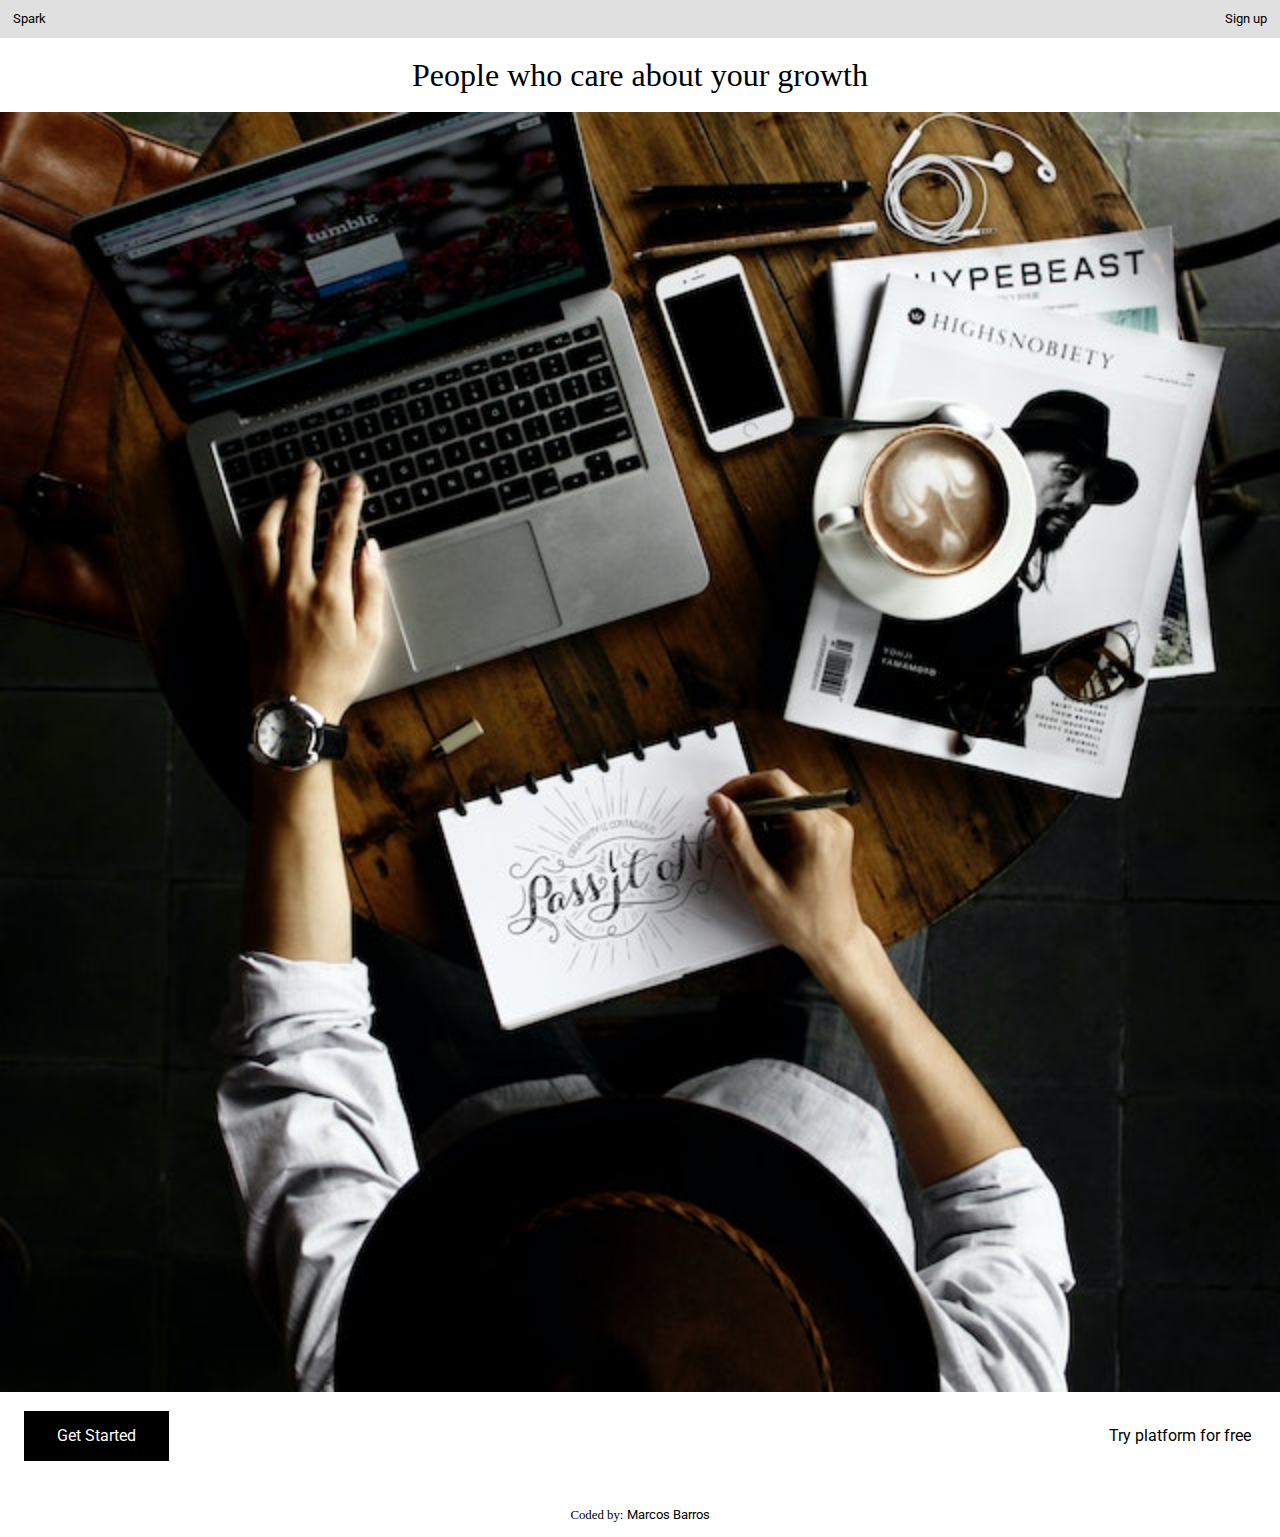
==== index.html @ 0d079d46 "Updating the js" ====
<!DOCTYPE html>
<html lang="en">
<head>
    <meta charset="UTF-8">
    <meta http-equiv="X-UA-Compatible" content="IE=edge">
    <meta name="viewport" content="width=device-width, initial-scale=1.0">

    <link rel="stylesheet" href="assets/reset.css">
    <link rel="preconnect" href="https://fonts.googleapis.com">
    <link rel="preconnect" href="https://fonts.gstatic.com" crossorigin>
    <link href="https://fonts.googleapis.com/css2?family=Roboto:wght@300;700&display=swap" rel="stylesheet">
    <link rel="stylesheet" href="https://cdnjs.cloudflare.com/ajax/libs/font-awesome/6.2.1/css/all.min.css" integrity="sha512-MV7K8+y+gLIBoVD59lQIYicR65iaqukzvf/nwasF0nqhPay5w/9lJmVM2hMDcnK1OnMGCdVK+iQrJ7lzPJQd1w==" crossorigin="anonymous" referrerpolicy="no-referrer" />
    <link rel="stylesheet" href="assets/styles/style.css">
    <title>Spark</title>
</head>

<body>
    <div id="container">
        <header>
            <p>Spark</p>
            <i class="fa-solid fa-sun"></i>
            <i class="fa-solid fa-moon"></i>
            <a href="#">Sign up</a>
        </header>

        <main>
            <h1>People who care about your growth</h1>
            <img src="assets/images/mobile.jpg" alt="">
            <div class="main__container--links">
                <a href="#" class="main__button--first">Get Started</a>
                <a href="#" class="main__button--second">Try platform for free</a>
            </div>
        </main>

        <footer>
            <p>Coded by: <a href="https://github.com/Marcoswodbarros" class="footer__link" target="_blank">Marcos Barros</a></p>
        </footer>
    </div>
    
    <script src="assets/js/main.js"></script>
</body>
</html>
---- assets/styles/style.css ----
header {
  background-color: rgb(224, 224, 224);
  display: flex;
  justify-content: space-between;
  padding: 0.8rem;
}
header p {
  font-family: "Roboto";
  font-size: 0.8rem;
}
header .fa-moon {
  display: none;
}
header a {
  color: white;
  display: inline-block;
  font-family: "Roboto";
  text-align: center;
  text-decoration: none;
  color: black;
  font-size: 0.8rem;
}

main h1 {
  color: black;
  font-size: 2rem;
  margin: 0.8rem 0;
  padding: 0.5rem 1rem;
  text-align: center;
}
main img {
  width: 100%;
}
main .main__container--links {
  align-items: center;
  display: flex;
  gap: 0.8rem;
  justify-content: space-between;
  margin-top: 1rem;
}
main .main__container--links .main__button--first {
  color: white;
  display: inline-block;
  font-family: "Roboto";
  text-align: center;
  text-decoration: none;
  border: 1px solid black;
  background-color: black;
  margin-left: 1.5rem;
  padding: 1rem 2rem;
}
main .main__container--links .main__button--second {
  color: white;
  display: inline-block;
  font-family: "Roboto";
  text-align: center;
  text-decoration: none;
  color: black;
  margin-right: 1.8rem;
}

footer {
  display: flex;
  justify-content: center;
  margin-top: 3rem;
  font-size: 0.8rem;
  padding-bottom: 0.95rem;
}
footer p a {
  color: white;
  display: inline-block;
  font-family: "Roboto";
  text-align: center;
  text-decoration: none;
  color: black;
}

body {
  box-sizing: border-box;
}/*# sourceMappingURL=style.css.map */
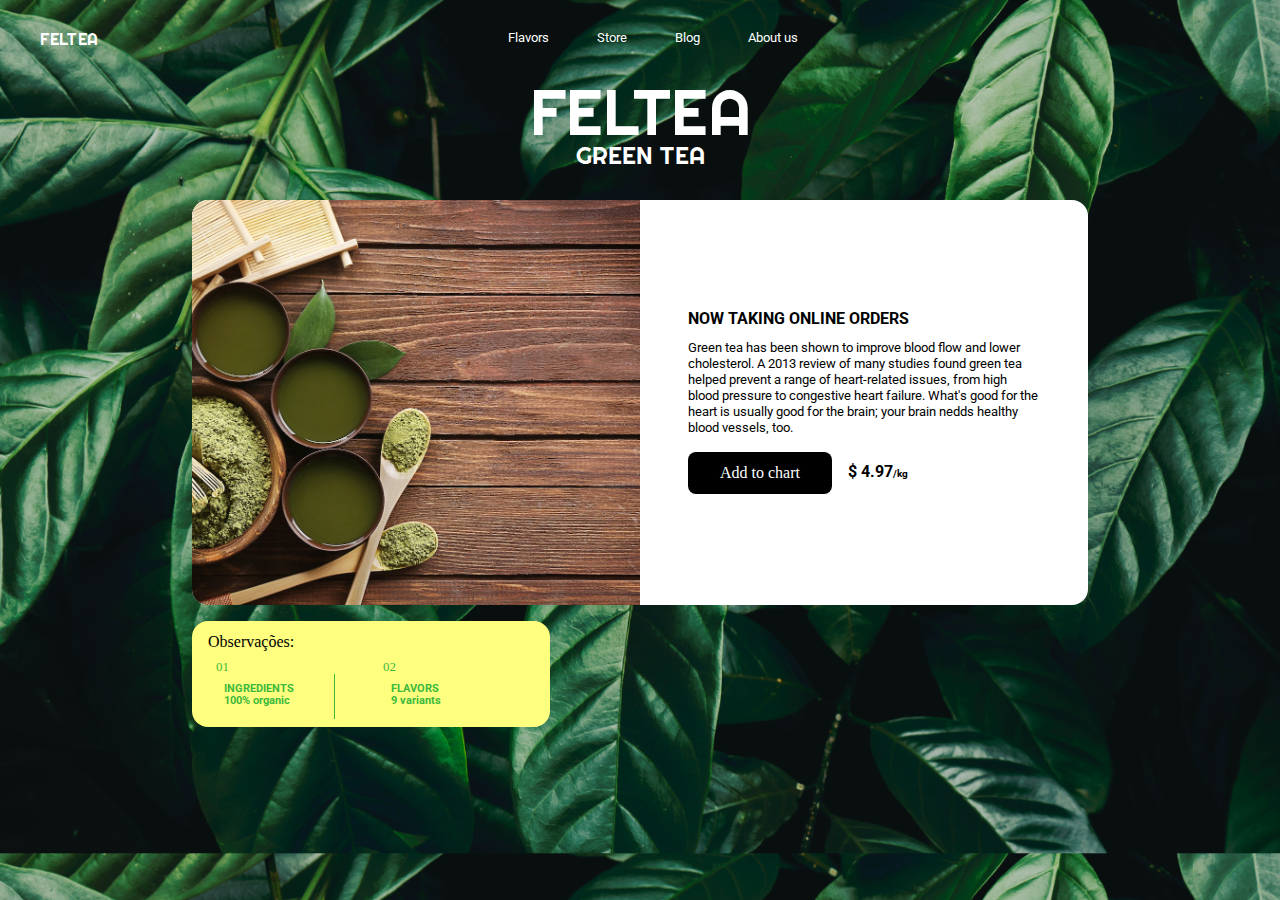
==== commit 1a7960d1: "Refactoring the sections" ====
--- a/index.html
+++ b/index.html
@@ -4,39 +4,72 @@
     <meta charset="UTF-8">
     <meta http-equiv="X-UA-Compatible" content="IE=edge">
     <meta name="viewport" content="width=device-width, initial-scale=1.0">
-
     <link rel="stylesheet" href="assets/reset.css">
-    <link rel="preconnect" href="https://fonts.googleapis.com">
-    <link rel="preconnect" href="https://fonts.gstatic.com" crossorigin>
-    <link href="https://fonts.googleapis.com/css2?family=Roboto:wght@300;700&display=swap" rel="stylesheet">
     <link rel="stylesheet" href="https://cdnjs.cloudflare.com/ajax/libs/font-awesome/6.2.1/css/all.min.css" integrity="sha512-MV7K8+y+gLIBoVD59lQIYicR65iaqukzvf/nwasF0nqhPay5w/9lJmVM2hMDcnK1OnMGCdVK+iQrJ7lzPJQd1w==" crossorigin="anonymous" referrerpolicy="no-referrer" />
+    <link rel="preconnect" href="https://fonts.googleapis.com"><link rel="preconnect" href="https://fonts.gstatic.com" crossorigin><link href="https://fonts.googleapis.com/css2?family=Righteous&display=swap" rel="stylesheet">
+    <link href="https://fonts.googleapis.com/css2?family=Roboto:wght@400;700&display=swap" rel="stylesheet">
     <link rel="stylesheet" href="assets/styles/style.css">
-    <title>Spark</title>
+    <title>GreenTea</title>
 </head>
 
 <body>
-    <div id="container">
-        <header>
-            <p>Spark</p>
-            <i class="fa-solid fa-sun"></i>
-            <i class="fa-solid fa-moon"></i>
-            <a href="#">Sign up</a>
-        </header>
+    <header>
+        <nav>
+            <h3>Feltea</h3>
+            <ul>
+                <li>Flavors</li>
+                <li>Store</li>
+                <li>Blog</li>
+                <li>About us</li>
+            </ul>
 
-        <main>
-            <h1>People who care about your growth</h1>
-            <img src="assets/images/mobile.jpg" alt="">
-            <div class="main__container--links">
-                <a href="#" class="main__button--first">Get Started</a>
-                <a href="#" class="main__button--second">Try platform for free</a>
+            <div class="header__container--icon">
+                <i class="fa-solid fa-magnifying-glass"></i>
+                <i class="fa-solid fa-bag-shopping"></i>
+                <i class="fa-regular fa-user"></i>
             </div>
-        </main>
+        </nav>
+    </header>
 
-        <footer>
-            <p>Coded by: <a href="https://github.com/Marcoswodbarros" class="footer__link" target="_blank">Marcos Barros</a></p>
-        </footer>
-    </div>
-    
-    <script src="assets/js/main.js"></script>
+    <main>
+        <div class="main__titles">
+            <h1>Feltea</h1>
+            <h2>Green Tea</h2>
+        </div>
+
+        <div id="section__container">
+            <div class="main__img"></div>
+
+            <section id="text">
+                <h4>Now taking online orders</h4>
+                <p>Green tea has been shown to improve blood flow and lower cholesterol. A 2013 review of many studies found green tea helped prevent a range of heart-related issues, from high blood pressure to congestive heart failure. What's good for the heart is usually good for the brain; your brain nedds healthy blood vessels, too.</p>
+                <div class="section__container--price">
+                    <span class="section__text--span">Add to chart</span>
+                    <p>$ 4.97<span>/kg</span></p>
+                </div>
+            </section>
+        </div>
+
+        <section id="ingredients">
+            <h4>Observações:</h4>
+            <div class="ingredients__container">
+                <section>
+                    <div><span>01</span></div>
+                    <div class="ingredients__div--first">
+                        <h5>Ingredients</h5>
+                        <p>100% organic</p>
+                    </div>
+                </section>
+
+                <section>
+                    <div><span>02</span></div>
+                    <div class="ingredients__div--second">
+                        <h5>Flavors</h5>
+                        <p>9 variants</p>
+                    </div>
+                </section>
+            </div>
+        </section>
+    </main>
 </body>
 </html>--- a/assets/styles/style.css
+++ b/assets/styles/style.css
@@ -1,80 +1,171 @@
-header {
-  background-color: rgb(224, 224, 224);
+header nav {
+  color: white;
   display: flex;
   justify-content: space-between;
-  padding: 0.8rem;
+  padding: 2rem 2.5rem;
 }
-header p {
+header nav h3 {
+  font-family: "Righteous";
+  text-transform: uppercase;
+}
+header nav ul {
+  display: flex;
+  gap: 3rem;
+}
+header nav ul li {
+  cursor: pointer;
   font-family: "Roboto";
   font-size: 0.8rem;
 }
-header .fa-moon {
-  display: none;
+header nav ul li:hover {
+  border-bottom: 1px solid white;
 }
-header a {
-  color: white;
-  display: inline-block;
-  font-family: "Roboto";
-  text-align: center;
-  text-decoration: none;
-  color: black;
-  font-size: 0.8rem;
+header nav .header__container--icon {
+  cursor: pointer;
+  display: flex;
+  gap: 1rem;
 }
 
-main h1 {
+main .main__titles {
+  margin-bottom: 2rem;
+}
+main .main__titles h1 {
+  color: white;
+  font-family: "Righteous";
+  text-align: center;
+  text-transform: uppercase;
+  font-size: 4rem;
+}
+main .main__titles h2 {
+  color: white;
+  font-family: "Righteous";
+  text-align: center;
+  text-transform: uppercase;
+  font-size: 1.5rem;
+}
+main #section__container {
+  align-items: center;
+  background-color: white;
+  border-radius: 1rem;
+  display: flex;
+  justify-content: center;
+  margin: 0 auto;
+  width: 70%;
+}
+main #section__container .main__img {
+  background-image: url("../images/main-img.jpg");
+  background-position: center;
+  background-size: cover;
+  border-top-left-radius: 1rem;
+  border-bottom-left-radius: 1rem;
+  height: 45vh;
+  width: 50%;
+}
+main #section__container #text {
+  padding: 1rem 3rem;
+  width: 50%;
+}
+main #section__container #text h4 {
+  font-family: "Roboto";
+  font-size: 1rem;
+  font-weight: 700;
+  text-transform: uppercase;
+  padding-bottom: 0.8rem;
+}
+main #section__container #text p {
+  font-family: "Roboto";
+  font-size: 0.8rem;
+  line-height: 1rem;
+}
+main #section__container #text .section__container--price {
+  align-items: center;
+  display: flex;
+  gap: 1rem;
+  margin-top: 1rem;
+}
+main #section__container #text .section__container--price .section__text--span {
+  background-color: black;
+  border-radius: 0.5rem;
+  color: white;
+  cursor: pointer;
+  padding: 0.8rem 2rem;
+}
+main #section__container #text .section__container--price .section__text--span:hover {
+  background-color: rgb(60, 185, 60);
   color: black;
-  font-size: 2rem;
-  margin: 0.8rem 0;
-  padding: 0.5rem 1rem;
+  transition: 0.8s;
+}
+main #section__container #text .section__container--price p {
+  font-family: "Roboto";
+  font-size: 1rem;
+  font-weight: 700;
+}
+main #section__container #text .section__container--price p span {
+  font-size: 0.6rem;
+}
+main #ingredients {
+  background-color: rgb(255, 255, 127);
+  border-radius: 1rem;
+  display: flex;
+  flex-direction: column;
+  gap: 0.5rem;
+  margin: 1rem 15%;
+  padding: 0.5rem;
+  width: 28%;
+}
+main #ingredients h4 {
+  padding-left: 0.5rem;
+  padding-top: 0.3rem;
+}
+main #ingredients .ingredients__container {
+  display: flex;
+  gap: 2rem;
+}
+main #ingredients .ingredients__container span {
+  color: rgb(60, 185, 60);
+  font-size: 0.8rem;
+  padding: 0 1rem;
   text-align: center;
 }
-main img {
-  width: 100%;
+main #ingredients .ingredients__container .ingredients__div--first {
+  padding: 0.6rem 2.5rem 0.8rem 1.5rem;
+  border-right: 1px solid rgb(60, 185, 60);
 }
-main .main__container--links {
-  align-items: center;
-  display: flex;
-  gap: 0.8rem;
-  justify-content: space-between;
-  margin-top: 1rem;
+main #ingredients .ingredients__container .ingredients__div--first h5 {
+  color: rgb(60, 185, 60);
+  font-family: "Roboto";
+  font-size: 0.7rem;
+  font-weight: 700;
+  text-transform: uppercase;
 }
-main .main__container--links .main__button--first {
-  color: white;
-  display: inline-block;
+main #ingredients .ingredients__container .ingredients__div--first p {
+  color: rgb(60, 185, 60);
   font-family: "Roboto";
-  text-align: center;
-  text-decoration: none;
-  border: 1px solid black;
-  background-color: black;
-  margin-left: 1.5rem;
-  padding: 1rem 2rem;
+  font-size: 0.7rem;
+  font-weight: 700;
 }
-main .main__container--links .main__button--second {
-  color: white;
-  display: inline-block;
+main #ingredients .ingredients__container .ingredients__div--second {
+  padding: 0.6rem 0.8rem 0.8rem 1.5rem;
+}
+main #ingredients .ingredients__container .ingredients__div--second h5 {
+  color: rgb(60, 185, 60);
   font-family: "Roboto";
-  text-align: center;
-  text-decoration: none;
-  color: black;
-  margin-right: 1.8rem;
+  font-size: 0.7rem;
+  font-weight: 700;
+  text-transform: uppercase;
+}
+main #ingredients .ingredients__container .ingredients__div--second p {
+  color: rgb(60, 185, 60);
+  font-family: "Roboto";
+  font-size: 0.7rem;
+  font-weight: 700;
 }
 
-footer {
-  display: flex;
-  justify-content: center;
-  margin-top: 3rem;
-  font-size: 0.8rem;
-  padding-bottom: 0.95rem;
-}
-footer p a {
-  color: white;
-  display: inline-block;
-  font-family: "Roboto";
-  text-align: center;
-  text-decoration: none;
-  color: black;
+* {
+  box-sizing: border-box;
 }
 
 body {
-  box-sizing: border-box;
+  background-image: url("../images/body-bg.jpg");
+  background-size: cover;
 }/*# sourceMappingURL=style.css.map */